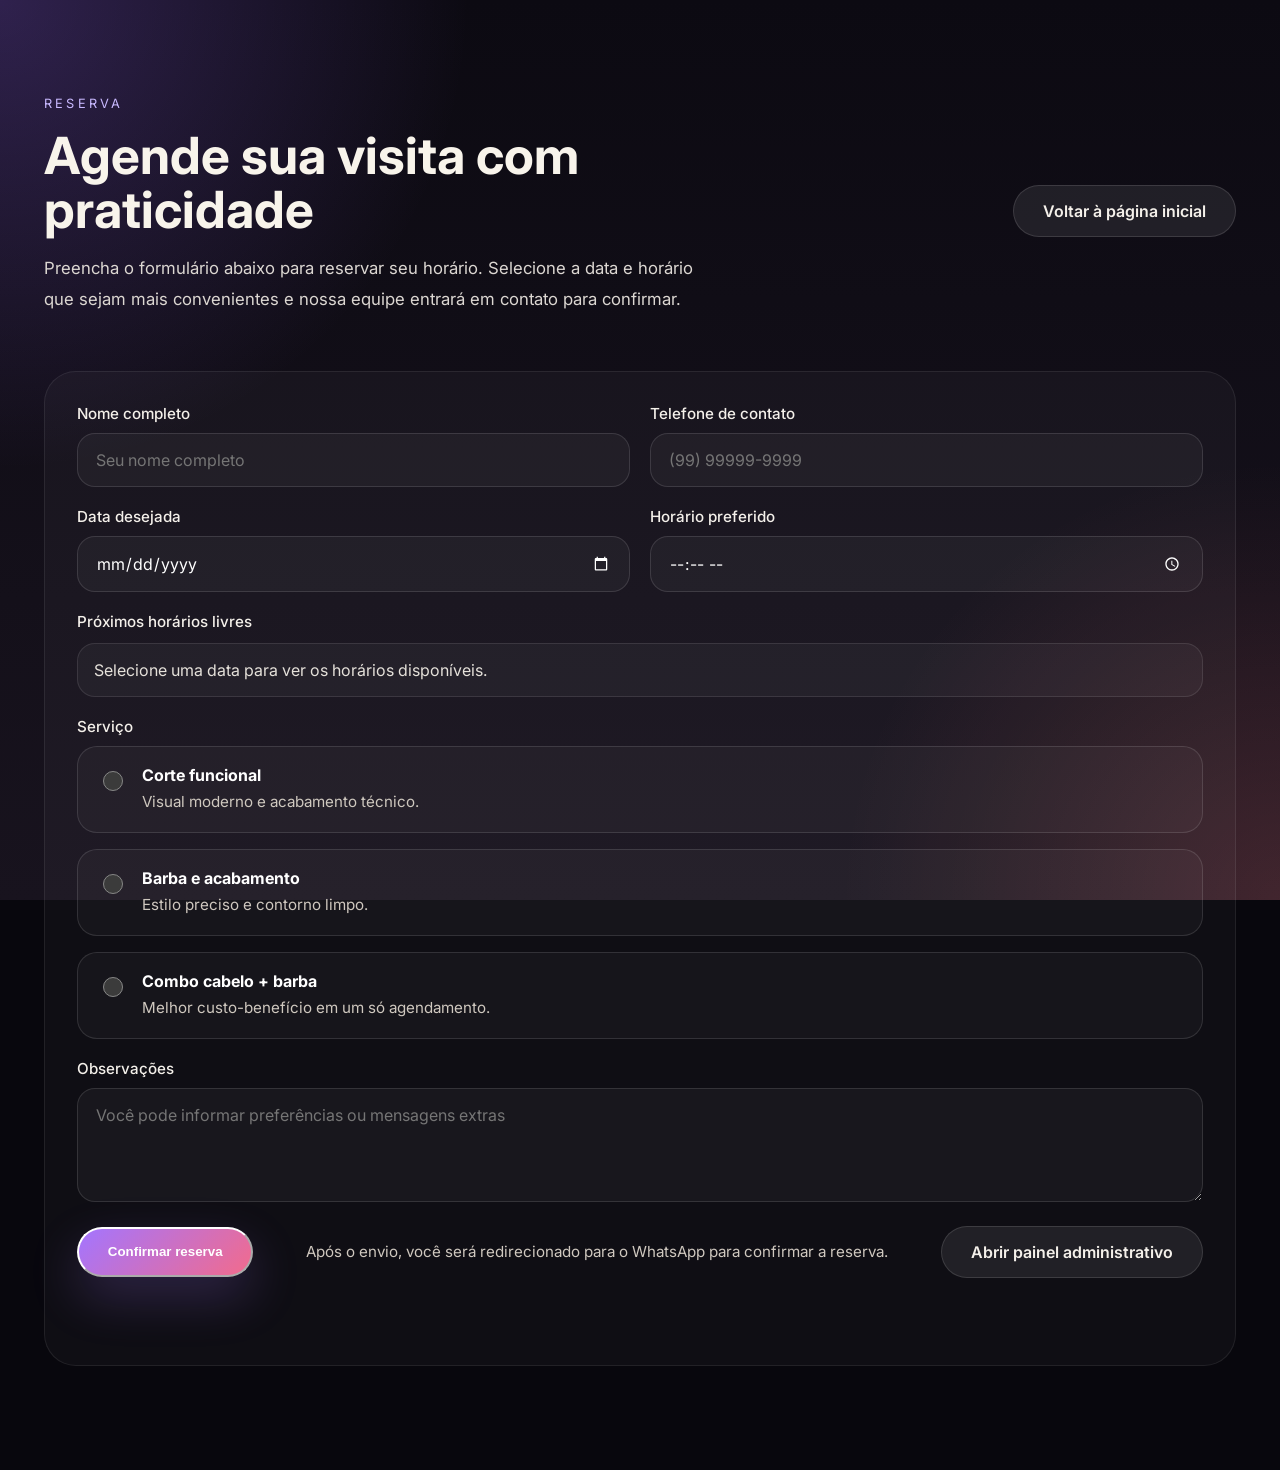
==== reservation.html @ b3dd0626 "LPDC" ====
<!DOCTYPE html>
<html lang="pt-BR">
<head>
  <meta charset="UTF-8" />
  <meta name="viewport" content="width=device-width, initial-scale=1.0" />
  <title>Reserva de Corte Funcional</title>
  <link rel="preconnect" href="https://fonts.googleapis.com" />
  <link rel="preconnect" href="https://fonts.gstatic.com" crossorigin />
  <link href="https://fonts.googleapis.com/css2?family=Inter:wght@400;500;600;700&display=swap" rel="stylesheet" />
  <link rel="stylesheet" href="styles.css" />
</head>
<body>
  <div class="app-shell">
    <section class="reservation-hero">
      <div class="reservation-copy">
        <span class="eyebrow">Reserva</span>
        <h1>Agende sua visita com praticidade</h1>
        <p>Preencha o formulário abaixo para reservar seu horário. Selecione a data e horário que sejam mais convenientes e nossa equipe entrará em contato para confirmar.</p>
      </div>
      <a class="btn btn-secondary" href="index.html">Voltar à página inicial</a>
    </section>

    <section class="reservation-form-section">
      <form class="reservation-form" id="reservationForm">
        <div class="form-grid">
          <label class="form-field">
            <span>Nome completo</span>
            <input type="text" name="name" required placeholder="Seu nome completo" />
          </label>
          <label class="form-field">
            <span>Telefone de contato</span>
            <input type="tel" name="phone" required placeholder="(99) 99999-9999" pattern="[0-9 ()+-]{8,20}" />
          </label>
          <label class="form-field">
            <span>Data desejada</span>
            <input type="date" name="date" id="reservationDate" required />
          </label>
          <label class="form-field">
            <span>Horário preferido</span>
            <input type="time" name="time" id="reservationTime" required min="07:00" max="19:00" />
          </label>
          <div class="form-field full-width available-times">
            <span>Próximos horários livres</span>
            <div class="slots-list" id="availableSlots">Selecione uma data para ver os horários disponíveis.</div>
          </div>
          <div class="form-field full-width service-field">
            <span>Serviço</span>
            <div class="service-options">
              <label class="service-card">
                <input type="radio" name="service" value="corte" required />
                <div>
                  <strong>Corte funcional</strong>
                  <p>Visual moderno e acabamento técnico.</p>
                </div>
              </label>
              <label class="service-card">
                <input type="radio" name="service" value="barba" />
                <div>
                  <strong>Barba e acabamento</strong>
                  <p>Estilo preciso e contorno limpo.</p>
                </div>
              </label>
              <label class="service-card">
                <input type="radio" name="service" value="combo" />
                <div>
                  <strong>Combo cabelo + barba</strong>
                  <p>Melhor custo-benefício em um só agendamento.</p>
                </div>
              </label>
            </div>
          </div>
          <label class="form-field full-width">
            <span>Observações</span>
            <textarea name="notes" rows="4" placeholder="Você pode informar preferências ou mensagens extras"></textarea>
          </label>
        </div>

        <div class="form-actions">
          <button type="submit" class="btn btn-primary">Confirmar reserva</button>
          <p class="form-help">Após o envio, você será redirecionado para o WhatsApp para confirmar a reserva.</p>
          <a class="btn btn-secondary" href="admin.html">Abrir painel administrativo</a>
        </div>

        <div class="form-success" id="formSuccess" role="status" aria-live="polite"></div>
      </form>
    </section>
  </div>

  <script>
    const reservationDate = document.getElementById('reservationDate');
    const reservationTime = document.getElementById('reservationTime');
    const availableSlots = document.getElementById('availableSlots');
    const today = new Date();
    const pad = (value) => String(value).padStart(2, '0');
    const minDate = `${today.getFullYear()}-${pad(today.getMonth() + 1)}-${pad(today.getDate())}`;
    reservationDate.min = minDate;

    const form = document.getElementById('reservationForm');
    const successEl = document.getElementById('formSuccess');

    // Substitua pelo seu número do WhatsApp em formato internacional sem o símbolo +
    const whatsappNumber = '5516999494510';
    const minIntervalMinutes = 40;
    const slotStepMinutes = 30;
    const businessStart = 7 * 60;
    const businessEnd = 19 * 60;
    const lastSameDayMinute = 18 * 60 + 20;
    const storageKey = 'lpdc_reservations';

    const timeToMinutes = (timeValue) => {
      const [hour, minute] = timeValue.split(':').map(Number);
      return hour * 60 + minute;
    };

    const formatTime = (minutes) => {
      const hour = Math.floor(minutes / 60);
      const minute = minutes % 60;
      return `${pad(hour)}:${pad(minute)}`;
    };

    const getReservationsByDate = (date) => {
      const all = JSON.parse(localStorage.getItem(storageKey) || '[]');
      return all.filter((reservation) => reservation.date === date);
    };

    const getSlots = () => {
      const slots = [];
      for (let current = businessStart; current <= businessEnd; current += slotStepMinutes) {
        slots.push(current);
      }
      return slots;
    };

    const isSlotAvailable = (slotMinutes, reservations) => {
      return !reservations.some((reservation) => {
        const reservedMinutes = timeToMinutes(reservation.time);
        return Math.abs(reservedMinutes - slotMinutes) < minIntervalMinutes;
      });
    };

    const renderAvailableSlots = () => {
      const selectedDate = reservationDate.value;
      if (!selectedDate) {
        availableSlots.textContent = 'Selecione uma data para ver os horários disponíveis.';
        return;
      }

      const reservations = getReservationsByDate(selectedDate);
      let slots = getSlots().filter((slot) => isSlotAvailable(slot, reservations));

      const now = new Date();
      const todayValue = `${now.getFullYear()}-${pad(now.getMonth() + 1)}-${pad(now.getDate())}`;
      if (selectedDate === todayValue) {
        const currentMinutes = now.getHours() * 60 + now.getMinutes();
        if (currentMinutes > lastSameDayMinute) {
          availableSlots.innerHTML = '<div class="today-warning">Hoje não há mais horários disponíveis. Selecione outra data.</div>';
          return;
        }

        slots = slots.filter((slot) => slot >= currentMinutes);
        if (slots.length) {
          const warning = document.createElement('div');
          warning.className = 'today-warning';
          warning.textContent = 'Hoje: apenas horários futuros estão disponíveis.';
          availableSlots.appendChild(warning);
        }
      }

      if (!slots.length) {
        availableSlots.textContent = 'Nenhum horário disponível para esta data. Escolha outro dia.';
        return;
      }

      availableSlots.innerHTML = '';
      const nextLabel = document.createElement('div');
      nextLabel.className = 'slots-note';
      nextLabel.textContent = `Próximos horários livres (intervalo mínimo de ${minIntervalMinutes} min):`;
      availableSlots.appendChild(nextLabel);

      const nextSlots = slots.slice(0, 6);
      nextSlots.forEach((slot) => {
        const button = document.createElement('button');
        button.type = 'button';
        button.className = 'slot-button';
        button.textContent = formatTime(slot);
        button.addEventListener('click', () => {
          reservationTime.value = formatTime(slot);
        });
        availableSlots.appendChild(button);
      });

      const moreSlots = slots.length - nextSlots.length;
      if (moreSlots > 0) {
        const remaining = document.createElement('div');
        remaining.className = 'slots-more';
        remaining.textContent = `e mais ${moreSlots} horário(s) disponível(is)...`;
        availableSlots.appendChild(remaining);
      }
    };

    reservationDate.addEventListener('change', renderAvailableSlots);
    reservationTime.addEventListener('focus', renderAvailableSlots);
    renderAvailableSlots();

    form.addEventListener('submit', (event) => {
      event.preventDefault();
      const formData = new FormData(form);
      const name = formData.get('name').trim();
      const phone = formData.get('phone').trim();
      const date = formData.get('date');
      const time = formData.get('time');
      const service = formData.get('service');
      const notes = formData.get('notes').trim();

      if (!name || !phone || !date || !time || !service) {
        successEl.textContent = 'Por favor, preencha todos os campos obrigatórios.';
        successEl.classList.add('error');
        return;
      }

      const selectedMinutes = timeToMinutes(time);
      const minMinutes = 7 * 60;
      const maxMinutes = 19 * 60;

      if (selectedMinutes < minMinutes || selectedMinutes > maxMinutes) {
        successEl.textContent = 'Por favor, escolha um horário entre 07:00 e 19:00.';
        successEl.classList.add('error');
        return;
      }

      const now = new Date();
      const todayValue = `${now.getFullYear()}-${pad(now.getMonth() + 1)}-${pad(now.getDate())}`;
      const currentMinutes = now.getHours() * 60 + now.getMinutes();
      if (date === todayValue && selectedMinutes < currentMinutes) {
        successEl.textContent = 'Este horário já passou. Escolha uma hora futura.';
        successEl.classList.add('error');
        return;
      }

      const existing = JSON.parse(localStorage.getItem(storageKey) || '[]');
      const conflicting = existing.find((reservation) => {
        if (reservation.date !== date) return false;
        const reservationMinutes = timeToMinutes(reservation.time);
        return Math.abs(reservationMinutes - selectedMinutes) < minIntervalMinutes;
      });

      if (conflicting) {
        successEl.textContent = 'Já existe um agendamento muito próximo. Por favor escolha outro horário com pelo menos 40 minutos de diferença.';
        successEl.classList.add('error');
        return;
      }

      successEl.classList.remove('error');
      const request = {
        id: Date.now(),
        createdAt: new Date().toISOString(),
        name,
        phone,
        date,
        time,
        service,
        notes: notes || '-'
      };

      existing.push(request);
      localStorage.setItem(storageKey, JSON.stringify(existing));

      const message = `Olá! Gostaria de agendar uma reserva.%0A%0ANome: ${encodeURIComponent(name)}%0ATelefone: ${encodeURIComponent(phone)}%0AData: ${encodeURIComponent(date)}%0AHorário: ${encodeURIComponent(time)}%0AServiço: ${encodeURIComponent(service)}%0AObservações: ${encodeURIComponent(notes || '-')} `;
      const whatsappUrl = `https://wa.me/${whatsappNumber}?text=${message}`;

      successEl.textContent = 'Reserva registrada localmente e redirecionando para o WhatsApp...';
      window.location.href = whatsappUrl;
    });
  </script>
</body>
</html>
---- styles.css ----
:root {
  color-scheme: dark;
  font-family: 'Inter', sans-serif;
  background: #08070d;
  color: #f5f1eb;
  font-size: 16px;
}

* {
  box-sizing: border-box;
}

html, body {
  margin: 0;
  min-height: 100%;
  height: 100%;
  scroll-behavior: smooth;
}

body {
  background: radial-gradient(circle at top left, rgba(153, 103, 255, 0.25), transparent 30%),
              radial-gradient(circle at bottom right, rgba(255, 121, 121, 0.18), transparent 28%),
              linear-gradient(180deg, #0c0a12 0%, #18131e 100%);
}

.app-shell {
  max-width: 1240px;
  margin: 0 auto;
  padding: 32px 24px 64px;
}

.hero {
  display: grid;
  grid-template-columns: minmax(0, 1.1fr) minmax(340px, 0.9fr);
  gap: 32px;
  align-items: center;
  min-height: 100vh;
  padding: 40px 0 48px;
}

.hero-copy,
.hero-visual {
  width: 100%;
}

.hero-actions {
  flex-wrap: wrap;
}

.anim-section {
  opacity: 0;
  transform: translateY(36px);
  transition: opacity 0.9s ease, transform 0.9s ease;
}

.anim-section.visible {
  opacity: 1;
  transform: translateY(0);
}

.eyebrow {
  display: inline-block;
  text-transform: uppercase;
  letter-spacing: 0.25em;
  font-size: 0.8rem;
  color: #c9b9ff;
  margin-bottom: 18px;
}

.hero-copy h1 {
  font-size: clamp(2.4rem, 4vw, 4.2rem);
  line-height: 1.03;
  margin: 0 0 22px;
  color: #f8f4eb;
}

.hero-copy p {
  font-size: 1.05rem;
  line-height: 1.8;
  max-width: 660px;
  margin-bottom: 28px;
  color: #dcd7d2;
}

.hero-actions {
  display: flex;
  gap: 16px;
  flex-wrap: wrap;
}

.btn {
  display: inline-flex;
  align-items: center;
  justify-content: center;
  padding: 0.95rem 1.8rem;
  border-radius: 999px;
  font-weight: 600;
  text-decoration: none;
  transition: transform 0.25s ease, box-shadow 0.25s ease;
}

.btn:hover {
  transform: translateY(-2px);
}

.btn-primary {
  background: linear-gradient(135deg, #a375ff, #f26b8c);
  color: #fff;
  box-shadow: 0 20px 50px rgba(163, 117, 255, 0.22);
}

.btn-secondary {
  background: rgba(255,255,255,0.08);
  color: #f4f0ea;
  border: 1px solid rgba(255,255,255,0.12);
}

.hero-visual {
  display: flex;
  justify-content: center;
}

.skull-art {
  width: min(100%, 380px);
  aspect-ratio: 1 / 1;
  display: grid;
  place-items: center;
  background: rgba(255,255,255,0.07);
  border: 1px solid rgba(255,255,255,0.14);
  border-radius: 40px;
  box-shadow: 0 35px 90px rgba(0,0,0,0.25);
  backdrop-filter: blur(16px);
  padding: 28px;
}

.reservation-hero {
  display: flex;
  align-items: center;
  justify-content: space-between;
  gap: 32px;
  padding: 60px 0 40px;
}

.reservation-copy {
  max-width: 760px;
}

.reservation-copy h1 {
  margin: 0 0 16px;
  font-size: clamp(2.4rem, 4vw, 3.6rem);
  line-height: 1.05;
  color: #f8f4eb;
}

.reservation-copy p {
  color: #dcd7d2;
  font-size: 1.05rem;
  line-height: 1.8;
  max-width: 680px;
}

.reservation-form-section {
  background: rgba(255,255,255,0.03);
  border: 1px solid rgba(255,255,255,0.08);
  border-radius: 32px;
  padding: 32px;
  margin-bottom: 40px;
}

.reservation-form {
  display: grid;
  gap: 24px;
}

.form-grid {
  display: grid;
  grid-template-columns: repeat(2, minmax(0, 1fr));
  gap: 20px;
}

.form-field {
  display: grid;
  gap: 10px;
  color: #f4f0ea;
}

.form-field span {
  font-size: 0.95rem;
  font-weight: 500;
}

.form-field input,
.form-field select,
.form-field textarea {
  width: 100%;
  border: 1px solid rgba(255,255,255,0.12);
  background: rgba(255,255,255,0.04);
  color: #fff;
  border-radius: 18px;
  padding: 16px 18px;
  font: inherit;
  transition: border-color 0.2s ease, box-shadow 0.2s ease;
}

.form-field input:focus,
.form-field select:focus,
.form-field textarea:focus {
  outline: none;
  border-color: rgba(163,117,255,0.8);
  box-shadow: 0 0 0 4px rgba(163,117,255,0.12);
}

.form-field select {
  appearance: none;
}

.service-field .service-options {
  display: grid;
  gap: 16px;
}

.service-card {
  display: flex;
  align-items: flex-start;
  gap: 16px;
  padding: 18px 20px;
  border: 1px solid rgba(255,255,255,0.12);
  border-radius: 20px;
  background: rgba(255,255,255,0.03);
  cursor: pointer;
  transition: border-color 0.2s ease, transform 0.2s ease, background 0.2s ease;
}

.service-card:hover {
  border-color: rgba(163,117,255,0.5);
  transform: translateY(-1px);
}

.service-card input {
  margin-top: 6px;
  width: 20px;
  height: 20px;
}

.service-card strong {
  display: block;
  margin-bottom: 6px;
  color: #fff;
}

.service-card p {
  margin: 0;
  color: #cfc8bf;
  font-size: 0.95rem;
  line-height: 1.5;
}

.service-card input:checked + div {
  border-color: rgba(163,117,255,0.8);
}

.form-field.full-width {
  grid-column: 1 / -1;
}

.available-times {
  display: grid;
  gap: 12px;
}

.slots-list {
  display: grid;
  gap: 10px;
  padding: 16px;
  border-radius: 18px;
  background: rgba(255,255,255,0.04);
  border: 1px solid rgba(255,255,255,0.1);
  color: #e5e1da;
}

.slots-note {
  font-size: 0.95rem;
  color: #c9c2b7;
}

.slot-button {
  appearance: none;
  border: 1px solid rgba(255,255,255,0.12);
  background: rgba(255,255,255,0.05);
  color: #fff;
  padding: 10px 14px;
  border-radius: 14px;
  cursor: pointer;
  transition: background 0.2s ease, transform 0.2s ease, border-color 0.2s ease;
}

.slot-button:hover {
  background: rgba(163,117,255,0.15);
  border-color: rgba(163,117,255,0.5);
  transform: translateY(-1px);
}

.slots-more {
  font-size: 0.92rem;
  color: #cfc8bf;
}

.form-actions {
  display: flex;
  align-items: center;
  justify-content: space-between;
  gap: 18px;
  flex-wrap: wrap;
}

.form-help {
  margin: 0;
  color: #cfc8bf;
  font-size: 0.95rem;
}

.form-success {
  margin-top: 12px;
  color: #9fd977;
  font-size: 0.98rem;
  min-height: 1.2rem;
}

.form-success.error {
  color: #f28c8c;
}

.admin-hero,
.reservation-hero {
  display: flex;
  align-items: center;
  justify-content: space-between;
  gap: 32px;
  padding: 60px 0 40px;
}

.admin-copy {
  max-width: 760px;
}

.admin-copy h1 {
  margin: 0 0 16px;
  font-size: clamp(2.4rem, 4vw, 3.6rem);
  line-height: 1.05;
  color: #f8f4eb;
}

.admin-copy p {
  color: #dcd7d2;
  font-size: 1.05rem;
  line-height: 1.8;
  max-width: 680px;
}

.admin-panel {
  background: rgba(255,255,255,0.03);
  border: 1px solid rgba(255,255,255,0.08);
  border-radius: 32px;
  padding: 32px;
  margin-bottom: 40px;
}

.admin-toolbar {
  display: flex;
  align-items: center;
  justify-content: space-between;
  gap: 16px;
  flex-wrap: wrap;
  margin-bottom: 24px;
}

.admin-status {
  color: #cfc8bf;
  font-size: 0.95rem;
}

.admin-list {
  display: grid;
  gap: 18px;
}

.admin-card {
  padding: 20px;
  border-radius: 24px;
  background: rgba(255,255,255,0.04);
  border: 1px solid rgba(255,255,255,0.08);
}

.admin-card h2 {
  margin: 0 0 8px;
  font-size: 1.05rem;
  color: #fff;
}

.admin-card p {
  margin: 8px 0 0;
  color: #d6d0c6;
  line-height: 1.6;
}

.admin-card .tag {
  display: inline-flex;
  padding: 6px 12px;
  border-radius: 999px;
  background: rgba(163,117,255,0.16);
  color: #e5dbff;
  font-size: 0.85rem;
  margin-top: 12px;
}

.admin-empty {
  color: #cfc8bf;
  font-size: 1rem;
  text-align: center;
  padding: 40px 20px;
}

@media (max-width: 900px) {
  .admin-hero,
  .reservation-hero {
    flex-direction: column;
    align-items: flex-start;
  }
}

@media (max-width: 720px) {
  .reservation-hero {
    flex-direction: column;
    align-items: flex-start;
  }

  .reservation-copy {
    width: 100%;
  }

  .form-grid {
    grid-template-columns: 1fr;
  }
}

.skull-art img {
  width: 100%;
  height: auto;
  display: block;
}

@media (max-width: 900px) {
  .hero {
    grid-template-columns: 1fr;
    gap: 40px;
    padding: 36px 0 40px;
  }

  .hero-copy {
    text-align: center;
  }

  .hero-visual {
    justify-content: center;
  }
}

@media (max-width: 600px) {
  .app-shell {
    padding: 18px 16px 36px;
  }

  .hero {
    padding: 28px 0 32px;
  }

  .hero-copy h1 {
    font-size: 2.4rem;
  }

  .hero-copy p {
    max-width: 100%;
  }

  .hero-actions {
    justify-content: center;
  }

  .skull-art {
    width: min(100%, 320px);
    padding: 22px;
  }
}

/* Footer styles */
.site-footer {
  margin-top: 28px;
  padding: 22px 20px;
  background: linear-gradient(180deg, rgba(255,255,255,0.03), rgba(255,255,255,0.02));
  border-top: 1px solid rgba(255,255,255,0.04);
}

.partner-logos img {
   width: 72px;
   height: auto;
   margin-left: 8px;
   filter: grayscale(20%) contrast(0.9);
   opacity: 0.95;
 }

.partners-section {
  width: 100%;
  background: #000;
  color: #fff;
  overflow: hidden;
}

.partners-content {
  position: relative;
  max-width: 100%;
  padding: 48px 0 24px;
}

.partners-heading {
  margin: 0 auto 24px;
  padding: 0 24px;
  max-width: 1240px;
  font-size: clamp(1.25rem, 2vw, 1.65rem);
  font-weight: 600;
  letter-spacing: -0.02em;
  color: #fff;
}

.partners-carousel {
  position: relative;
  width: 100%;
  overflow: hidden;
}

.carousel-track {
  display: flex;
  align-items: center;
  gap: 4rem;
  width: fit-content;
  animation: slide-left 24s linear infinite;
  transform: translateX(0) translateZ(0);
  will-change: transform;
  backface-visibility: hidden;
}

.logo-item {
  display: flex;
  flex: 0 0 auto;
  width: 128px;
  color: #f4f4f4;
  opacity: 0.55;
  filter: grayscale(100%);
  transition: transform 0.3s ease, opacity 0.3s ease, filter 0.3s ease;
}

.logo-item svg {
  width: 100%;
  height: auto;
  display: block;
}

.logo-item:hover,
.logo-item:focus-within {
  opacity: 1;
  transform: scale(1.08);
  filter: grayscale(0%);
}

.partners-carousel:hover .carousel-track,
.partners-carousel:focus-within .carousel-track {
  animation-play-state: paused;
}

.partners-carousel::before,
.partners-carousel::after {
  content: '';
  position: absolute;
  top: 0;
  bottom: 0;
  width: 12.5%;
  pointer-events: none;
  z-index: 1;
}

.partners-carousel::before {
  left: 0;
  background: linear-gradient(90deg, #000 0%, transparent 100%);
}

.partners-carousel::after {
  right: 0;
  background: linear-gradient(270deg, #000 0%, transparent 100%);
}

@keyframes slide-left {
  from { transform: translateX(0); }
  to { transform: translateX(-50%); }
}

@media (max-width: 1024px) {
  .partners-content {
    padding: 40px 0 18px;
  }

  .carousel-track {
    gap: 3rem;
  }

  .logo-item {
    width: 108px;
  }
}

@media (max-width: 720px) {
  .partners-heading {
    margin-bottom: 18px;
    padding: 0 16px;
    font-size: 1.25rem;
  }

  .partners-content {
    padding: 32px 0 16px;
  }

  .carousel-track {
    gap: 2rem;
  }

  .logo-item {
    width: 84px;
  }
}

.footer-inner {
  max-width: 1100px;
  margin: 0 auto;
  display: flex;
  gap: 20px;
  align-items: center;
  justify-content: space-between;
  flex-wrap: wrap;
}

.footer-left {
  color: #dcd7d2;
  font-size: 0.95rem;
}

.footer-left .brand {
  margin: 0 0 6px 0;
  font-weight: 600;
}

.footer-left a {
  color: #cfc8bf;
  text-decoration: underline;
}

.footer-center .security img {
  width: 76px;
  height: auto;
  display: block;
}

.footer-right {
  text-align: right;
}

.partners-title {
  font-size: 0.9rem;
  color: #d6d0c6;
  margin-bottom: 6px;
}

.partner-logos img {
  width: 72px;
  height: auto;
  margin-left: 8px;
  filter: grayscale(20%) contrast(0.9);
  opacity: 0.95;
}


@media (max-width: 720px) {
  .footer-right, .footer-center {
    width: 100%;
    text-align: center;
    margin-top: 12px;
  }

  .partner-logos img {
    margin-left: 10px;
    width: 60px;
  }
}
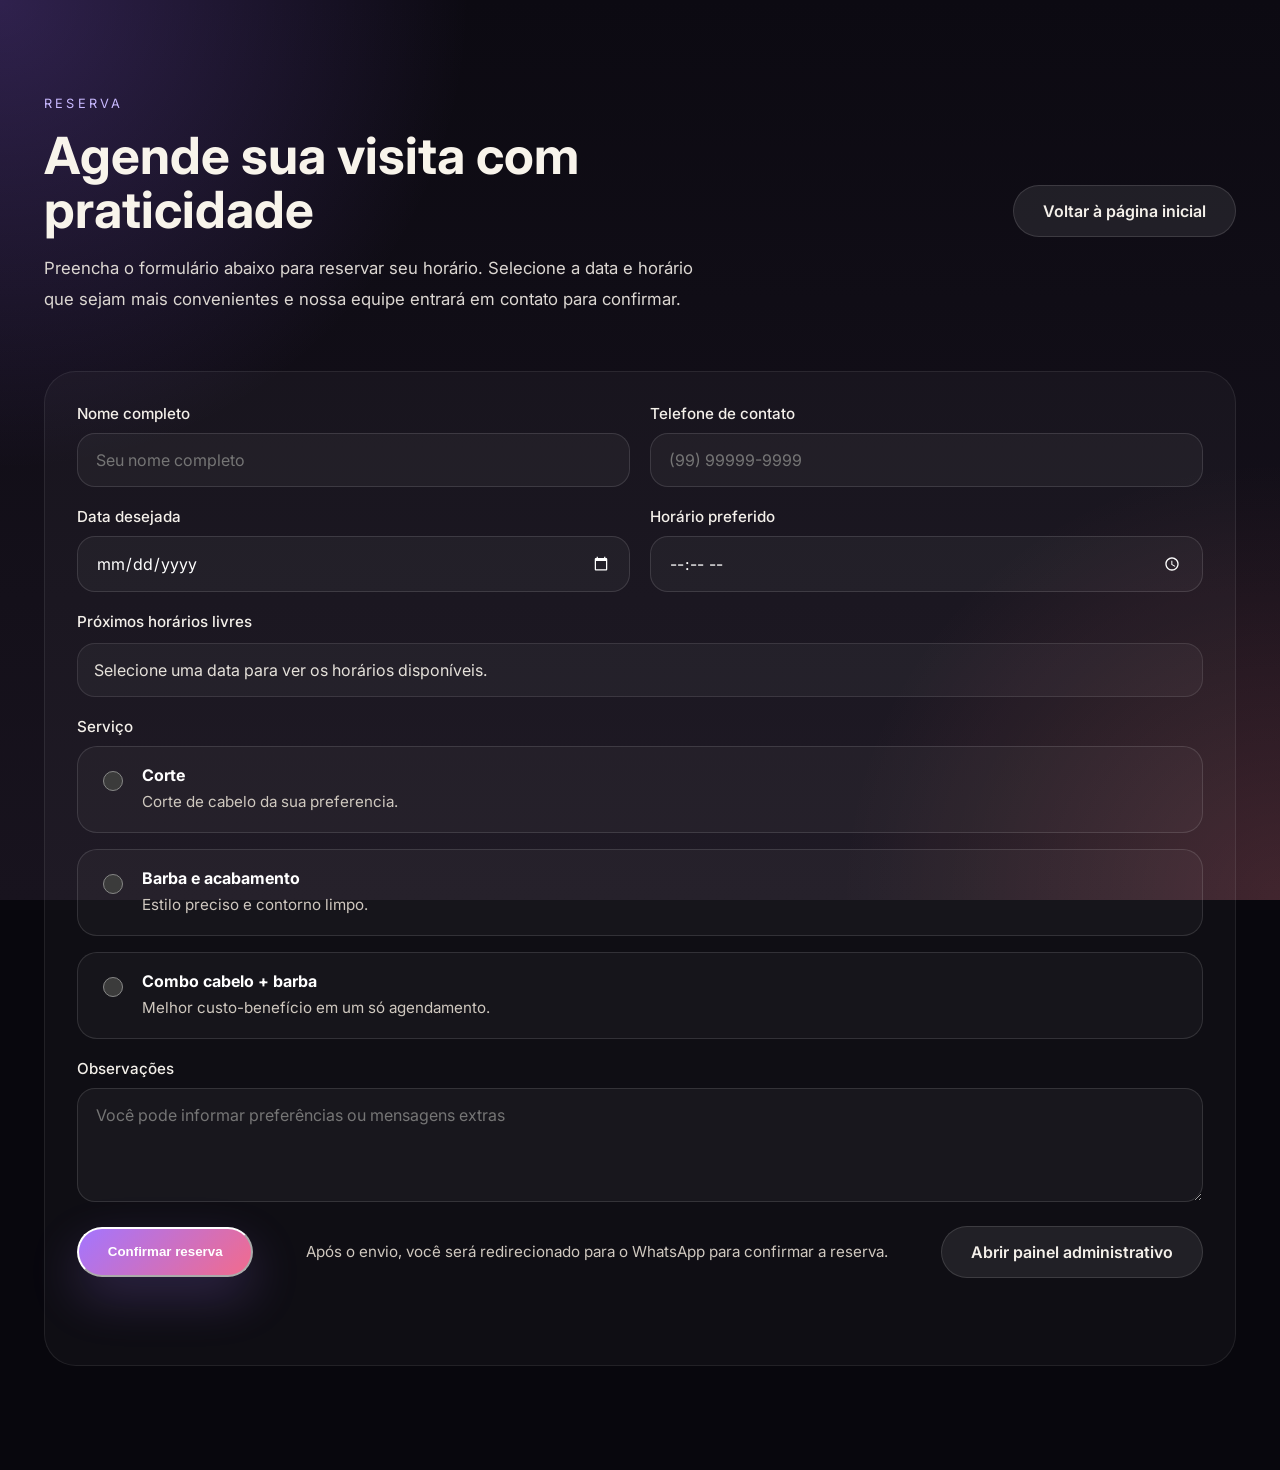
==== commit e42cb255: "Fix HTML encoding and update service options" ====
--- a/reservation.html
+++ b/reservation.html
@@ -49,8 +49,8 @@
               <label class="service-card">
                 <input type="radio" name="service" value="corte" required />
                 <div>
-                  <strong>Corte funcional</strong>
-                  <p>Visual moderno e acabamento técnico.</p>
+                  <strong>Corte</strong>
+                  <p>Corte de cabelo da sua preferencia.</p>
                 </div>
               </label>
               <label class="service-card">
@@ -61,7 +61,7 @@
                 </div>
               </label>
               <label class="service-card">
-                <input type="radio" name="service" value="combo" />
+                <input type="radio" name="service" value="Barba e corte" />
                 <div>
                   <strong>Combo cabelo + barba</strong>
                   <p>Melhor custo-benefício em um só agendamento.</p>
@@ -99,7 +99,7 @@
     const successEl = document.getElementById('formSuccess');
 
     // Substitua pelo seu número do WhatsApp em formato internacional sem o símbolo +
-    const whatsappNumber = '5516999494510';
+    const whatsappNumber = '5516991519163';
     const minIntervalMinutes = 40;
     const slotStepMinutes = 30;
     const businessStart = 7 * 60;
